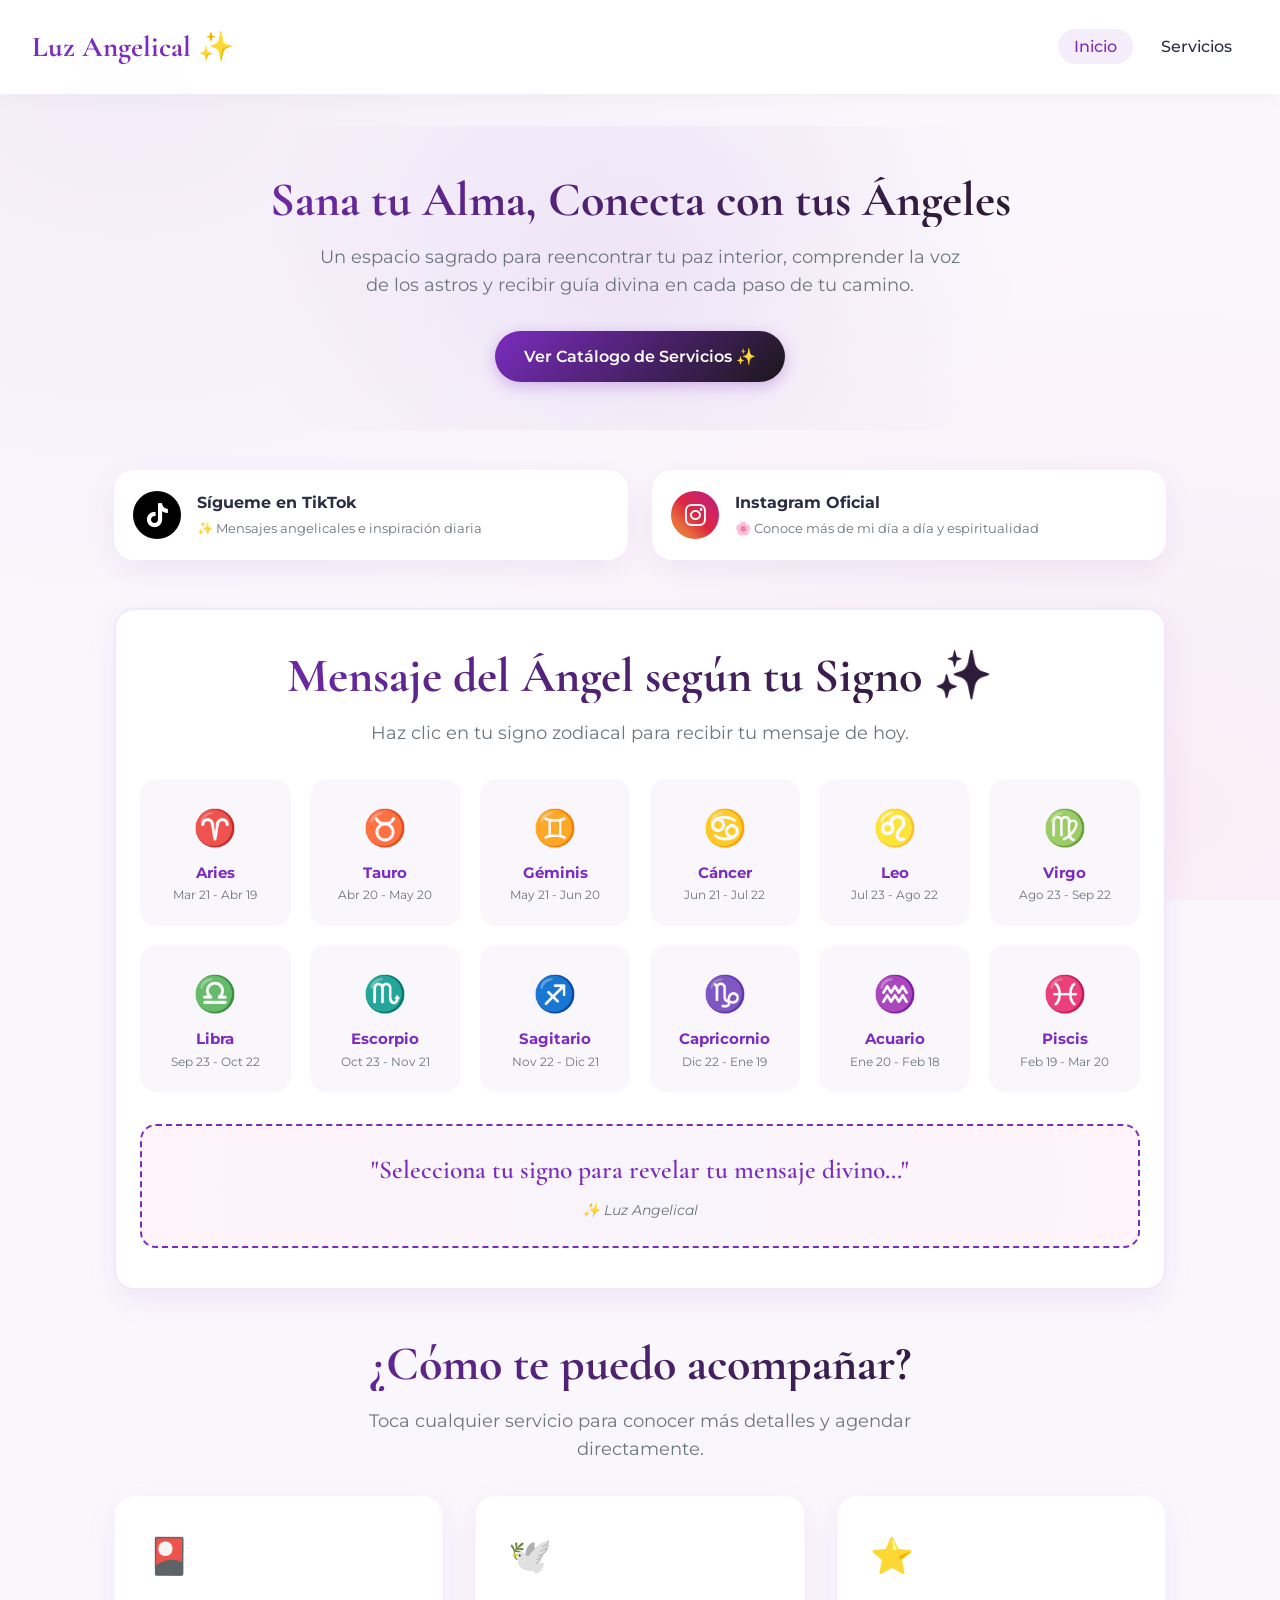
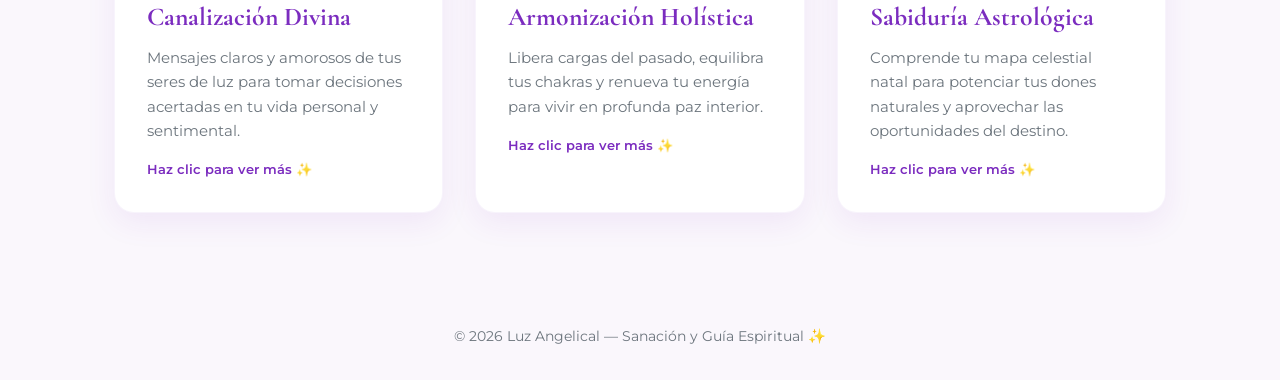
==== index.html @ 1b8f9508 "Add files via upload" ====
<!DOCTYPE html>
<html lang="es">
<head>
    <meta charset="UTF-8">
    <meta name="viewport" content="width=device-width, initial-scale=1.0">
    <title>Luz Angelical - Sanación y Guía Espiritual</title>

    <!-- FUENTES Y LIBRERÍAS DE ICONOS -->
    <link rel="preconnect" href="https://fonts.googleapis.com">
    <link rel="preconnect" href="https://fonts.gstatic.com" crossorigin>
    <link href="https://fonts.googleapis.com/css2?family=Cormorant+Garamond:ital,wght@0,600;0,700;1,400&family=Montserrat:wght@300;400;500;600;700&display=swap" rel="stylesheet">
    <link rel="stylesheet" href="https://cdnjs.cloudflare.com/ajax/libs/font-awesome/6.4.0/css/all.min.css">

    <!-- ARCHIVO CSS -->
    <link rel="stylesheet" href="css/styles.css">
</head>
<body>

    <header>
        <a href="index.html" class="logo">Luz Angelical ✨</a>
        <nav>
            <a href="index.html" class="active">Inicio</a>
            <a href="servicios.html">Servicios</a>
        </nav>
    </header>

    <div class="container">
        <!-- SECCIÓN HERO -->
        <section class="hero">
            <h1>Sana tu Alma, Conecta con tus Ángeles</h1>
            <p>Un espacio sagrado para reencontrar tu paz interior, comprender la voz de los astros y recibir guía divina en cada paso de tu camino.</p>
            <a href="servicios.html" class="btn">Ver Catálogo de Servicios ✨</a>
        </section>

        <!-- BANNER DE REDES SOCIALES -->
        <div class="social-banner">
            <a href="https://www.tiktok.com/@juliethredondo?_r=1&_t=ZS-9A3rI6b6MM8" target="_blank" class="social-card tiktok">
                <div class="social-icon">
                    <i class="fa-brands fa-tiktok"></i>
                </div>
                <div class="social-text">
                    <strong>Sígueme en TikTok</strong>
                    <span>✨ Mensajes angelicales e inspiración diaria</span>
                </div>
            </a>

            <a href="https://www.instagram.com/juliethr6?utm_source=ig_web_button_share_sheet&stkn=ZDNlZDc0MzIxNw==" target="_blank" class="social-card instagram">
                <div class="social-icon">
                    <i class="fa-brands fa-instagram"></i>
                </div>
                <div class="social-text">
                    <strong>Instagram Oficial</strong>
                    <span>🌸 Conoce más de mi día a día y espiritualidad</span>
                </div>
            </a>
        </div>

        <!-- SECCIÓN INTERACTIVA DEL ZODÍACO -->
        <div class="horoscopo-box">
            <h2 class="section-title">Mensaje del Ángel según tu Signo ✨</h2>
            <p class="section-subtitle">Haz clic en tu signo zodiacal para recibir tu mensaje de hoy.</p>

            <div class="zodiac-grid" id="zodiac-grid"></div>

            <div class="oraculo-result">
                <p class="oraculo-quote" id="oraculo-texto">"Selecciona tu signo para revelar tu mensaje divino..."</p>
                <span class="oraculo-hint" id="oraculo-autor">✨ Luz Angelical</span>
            </div>
        </div>

        <!-- PILARES DE SERVICIOS -->
        <h2 class="section-title">¿Cómo te puedo acompañar?</h2>
        <p class="section-subtitle">Toca cualquier servicio para conocer más detalles y agendar directamente.</p>

        <div class="services-grid">
            <div class="service-card" onclick="openModal('Canalización Divina', '🎴', 'Una sesión intuitiva en la que conectamos con tus guías y ángeles para recibir respuestas claras sobre amor, propósito de vida y decisiones difíciles.', 'Duración: variable | Incluye lectura de cartas angelicales y audio grabado de la sesión.', '573209158377')">
                <div style="font-size: 2.2rem; margin-bottom: 0.8rem;">🎴</div>
                <h3 style="font-family: 'Cormorant Garamond', serif; font-size: 1.6rem; color: var(--primary); margin-bottom: 0.5rem;">Canalización Divina</h3>
                <p style="color: var(--text-muted); font-size: 0.95rem;">Mensajes claros y amorosos de tus seres de luz para tomar decisiones acertadas en tu vida personal y sentimental.</p>
            </div>

            <div class="service-card" onclick="openModal('Armonización Holística', '🕊️', 'Limpieza profunda del campo energético y alineación de chakras mediante técnicas de imposición de manos, aromaterapia y cuencos.', 'Duración: variable | Ideal para momentos de alto estrés, ansiedad o bloqueo emocional.', '573209158377')">
                <div style="font-size: 2.2rem; margin-bottom: 0.8rem;">🕊️</div>
                <h3 style="font-family: 'Cormorant Garamond', serif; font-size: 1.6rem; color: var(--primary); margin-bottom: 0.5rem;">Armonización Holística</h3>
                <p style="color: var(--text-muted); font-size: 0.95rem;">Libera cargas del pasado, equilibra tus chakras y renueva tu energía para vivir en profunda paz interior.</p>
            </div>

            <div class="service-card" onclick="openModal('Sabiduría Astrológica', '⭐', 'Análisis detallado de tu carta astral natal para comprender tus talentos innatos, patrones de relación y el clima astral que vives hoy.', 'Duración: variable | Requiere tu fecha, hora exacta y ciudad de nacimiento.', '573209158377')">
                <div style="font-size: 2.2rem; margin-bottom: 0.8rem;">⭐</div>
                <h3 style="font-family: 'Cormorant Garamond', serif; font-size: 1.6rem; color: var(--primary); margin-bottom: 0.5rem;">Sabiduría Astrológica</h3>
                <p style="color: var(--text-muted); font-size: 0.95rem;">Comprende tu mapa celestial natal para potenciar tus dones naturales y aprovechar las oportunidades del destino.</p>
            </div>
        </div>
    </div>

    <!-- MODAL / FLOTANTE -->
    <div class="modal-overlay" id="modal-overlay" onclick="closeModalOnOverlay(event)">
        <div class="modal-card">
            <button class="modal-close" onclick="closeModal()">×</button>
            <div class="modal-icon" id="modal-icon">✨</div>
            <h3 class="modal-title" id="modal-title">Título Servicio</h3>
            <p class="modal-desc" id="modal-desc">Descripción detallada...</p>
            <div class="modal-details" id="modal-details">Detalles adicionales...</div>
            <a href="#" id="modal-wa-btn" target="_blank" class="btn btn-whatsapp">
                <i class="fa-brands fa-whatsapp"></i> Agendar por WhatsApp
            </a>
        </div>
    </div>

    <footer>
        <p>&copy; 2026 Luz Angelical — Sanación y Guía Espiritual ✨</p>
    </footer>

    <!-- SCRIPTS EN CARPETA JS -->
    <script src="js/main.js"></script>
    <script src="js/inicio.js"></script>
</body>
</html>
---- css/styles.css ----
:root {
    --primary: #7b2cbf;
    --primary-light: #9d4edd;
    --primary-grad: linear-gradient(135deg, #7b2cbf 0%, #1c171a 100%);
    --accent: #f4bdd6;
    --bg-light: #faf7fc;
    --card-bg: #ffffff;
    --text-color: #2b2d42;
    --text-muted: #6c757d;
    --radius: 20px;
    --shadow: 0 10px 30px rgba(123, 44, 191, 0.08);
}

* {
    margin: 0;
    padding: 0;
    box-sizing: border-box;
    font-family: 'Montserrat', sans-serif;
}

body {
    background-color: var(--bg-light);
    color: var(--text-color);
    line-height: 1.6;
    background-image: 
        radial-gradient(at 10% 10%, rgba(123, 44, 191, 0.05) 0px, transparent 50%),
        radial-gradient(at 90% 90%, rgba(247, 37, 133, 0.05) 0px, transparent 50%);
    background-attachment: fixed;
    position: relative;
    overflow-x: hidden;
}

.container {
    max-width: 1100px;
    margin: 0 auto;
    padding: 2rem 1.5rem;
}

/* HEADER Y NAVEGACIÓN */
header {
    display: flex;
    justify-content: space-between;
    align-items: center;
    padding: 1.5rem 2rem;
    background: rgba(255, 255, 255, 0.95);
    position: sticky;
    top: 0;
    z-index: 100;
    box-shadow: 0 4px 20px rgba(0, 0, 0, 0.03);
    backdrop-filter: blur(10px);
}

.logo {
    font-family: 'Cormorant Garamond', serif;
    font-size: 1.8rem;
    font-weight: 700;
    color: var(--primary);
    text-decoration: none;
}

nav a {
    text-decoration: none;
    color: var(--text-color);
    font-weight: 500;
    padding: 0.5rem 1rem;
    border-radius: 20px;
    margin-left: 0.5rem;
    transition: all 0.3s ease;
}

nav a:hover, nav a.active {
    color: var(--primary);
    background: rgba(123, 44, 191, 0.08);
}

/* HERO Y TÍTULOS */
.hero {
    text-align: center;
    padding: 3rem 1rem;
    background: radial-gradient(circle at center, rgba(123, 44, 191, 0.08) 0%, transparent 70%);
    border-radius: var(--radius);
    margin-bottom: 2.5rem;
}

.hero h1, .section-title {
    font-family: 'Cormorant Garamond', serif;
    font-size: 3rem;
    line-height: 1.1;
    margin-bottom: 1rem;
    background: var(--primary-grad);
    -webkit-background-clip: text;
    -webkit-text-fill-color: transparent;
    text-align: center;
}

.hero p, .section-subtitle {
    font-size: 1.1rem;
    color: var(--text-muted);
    max-width: 650px;
    margin: 0 auto 2rem auto;
    text-align: center;
}

.btn {
    display: inline-block;
    padding: 0.8rem 1.8rem;
    border-radius: 30px;
    background: var(--primary-grad);
    color: white;
    text-decoration: none;
    font-weight: 600;
    border: none;
    box-shadow: 0 4px 15px rgba(123, 44, 191, 0.3);
    transition: transform 0.3s ease, box-shadow 0.3s ease;
    cursor: pointer;
}

.btn:hover {
    transform: translateY(-2px);
    box-shadow: 0 6px 20px rgba(123, 44, 191, 0.4);
}

.btn-whatsapp {
    background: #25d366;
    color: white;
    box-shadow: 0 4px 15px rgba(37, 211, 102, 0.3);
    display: flex;
    align-items: center;
    justify-content: center;
    gap: 0.5rem;
    width: 100%;
    margin-top: 1.5rem;
    font-size: 1rem;
}

.btn-whatsapp:hover {
    background: #1eb854;
    box-shadow: 0 6px 20px rgba(37, 211, 102, 0.4);
}

/* BANNER REDES SOCIALES */
.social-banner {
    display: grid;
    grid-template-columns: repeat(auto-fit, minmax(280px, 1fr));
    gap: 1.5rem;
    margin-bottom: 3rem;
}

.social-card {
    display: flex;
    align-items: center;
    gap: 1rem;
    padding: 1.2rem;
    background: white;
    border-radius: var(--radius);
    box-shadow: var(--shadow);
    text-decoration: none;
    color: var(--text-color);
    transition: transform 0.3s ease;
}

.social-card:hover {
    transform: translateY(-4px);
}

.social-icon {
    width: 48px;
    height: 48px;
    border-radius: 50%;
    display: flex;
    align-items: center;
    justify-content: center;
    font-size: 1.5rem;
    color: white;
}

.social-card.tiktok .social-icon { background: #000; }
.social-card.instagram .social-icon { background: linear-gradient(45deg, #f09433, #e6683c, #dc2743, #cc2366, #bc1888); }

.social-text strong { display: block; font-size: 1rem; }
.social-text span { font-size: 0.82rem; color: var(--text-muted); }

/* HORÓSCOPO INTERACTIVO */
.horoscopo-box {
    background: white;
    padding: 2.5rem 1.5rem;
    border-radius: var(--radius);
    box-shadow: var(--shadow);
    margin-bottom: 3rem;
    text-align: center;
    border: 2px solid rgba(123, 44, 191, 0.1);
}

.zodiac-grid {
    display: grid;
    grid-template-columns: repeat(auto-fit, minmax(130px, 1fr));
    gap: 1.2rem;
    margin: 2rem 0;
}

.zodiac-card {
    background: var(--bg-light);
    padding: 1.2rem 0.8rem;
    border-radius: 16px;
    cursor: pointer;
    border: 2px solid transparent;
    transition: all 0.3s ease;
    display: flex;
    flex-direction: column;
    align-items: center;
}

.zodiac-card:hover, .zodiac-card.active {
    border-color: var(--accent);
    background: #fff;
    box-shadow: 0 8px 25px rgba(247, 37, 133, 0.2);
    transform: translateY(-4px);
}

.zodiac-icon { font-size: 2.2rem; margin-bottom: 0.3rem; }
.zodiac-name { font-weight: 700; color: var(--primary); font-size: 0.95rem; }
.zodiac-dates { font-size: 0.75rem; color: var(--text-muted); }

.oraculo-result {
    min-height: 110px;
    background: radial-gradient(circle at center, rgba(123, 44, 191, 0.05) 0%, rgba(247, 37, 133, 0.05) 100%);
    border: 2px dashed var(--primary);
    border-radius: 16px;
    padding: 1.5rem;
    display: flex;
    flex-direction: column;
    align-items: center;
    justify-content: center;
    margin-top: 1.5rem;
}

.oraculo-quote {
    font-family: 'Cormorant Garamond', serif;
    font-size: 1.6rem;
    color: var(--primary);
    font-weight: 600;
    transition: opacity 0.3s ease;
}

.oraculo-hint {
    color: var(--text-muted);
    font-size: 0.9rem;
    font-style: italic;
    margin-top: 0.5rem;
}

/* TARJETAS DE SERVICIOS */
.services-grid {
    display: grid;
    grid-template-columns: repeat(auto-fit, minmax(300px, 1fr));
    gap: 2rem;
    margin-bottom: 3rem;
}

.service-card {
    background: var(--card-bg);
    padding: 2rem;
    border-radius: var(--radius);
    box-shadow: var(--shadow);
    border: 1px solid rgba(123, 44, 191, 0.05);
    transition: all 0.3s ease;
    cursor: pointer;
}

.service-card:hover {
    transform: translateY(-6px);
    box-shadow: 0 15px 35px rgba(123, 44, 191, 0.15);
    border-color: var(--primary-light);
}

.service-card::after {
    content: "Haz clic para ver más ✨";
    display: block;
    margin-top: 1rem;
    font-size: 0.82rem;
    color: var(--primary);
    font-weight: 600;
}

/* MODAL / FLOTANTE */
.modal-overlay {
    position: fixed;
    top: 0;
    left: 0;
    width: 100%;
    height: 100%;
    background: rgba(0, 0, 0, 0.5);
    backdrop-filter: blur(5px);
    display: flex;
    justify-content: center;
    align-items: center;
    z-index: 1000;
    opacity: 0;
    pointer-events: none;
    transition: opacity 0.3s ease;
}

.modal-overlay.active {
    opacity: 1;
    pointer-events: all;
}

.modal-card {
    background: white;
    padding: 2.5rem;
    border-radius: var(--radius);
    max-width: 500px;
    width: 90%;
    box-shadow: 0 20px 50px rgba(0, 0, 0, 0.2);
    position: relative;
    transform: translateY(20px);
    transition: transform 0.3s ease;
}

.modal-overlay.active .modal-card {
    transform: translateY(0);
}

.modal-close {
    position: absolute;
    top: 1rem;
    right: 1.2rem;
    background: none;
    border: none;
    font-size: 1.5rem;
    color: var(--text-muted);
    cursor: pointer;
}

.modal-icon { font-size: 3rem; margin-bottom: 0.5rem; }
.modal-title { font-family: 'Cormorant Garamond', serif; font-size: 2rem; color: var(--primary); margin-bottom: 0.8rem; }
.modal-desc { color: var(--text-color); font-size: 0.98rem; line-height: 1.6; margin-bottom: 1rem; }
.modal-details { background: var(--bg-light); padding: 1rem; border-radius: 12px; font-size: 0.88rem; color: var(--text-muted); }

/* PARTÍCULAS DE ESTRELLITAS */
.star-particle {
    position: fixed;
    pointer-events: none;
    font-size: 1.2rem;
    animation: floatUp 1s ease-out forwards;
    z-index: 9999;
}

@keyframes floatUp {
    0% { opacity: 1; transform: translate(0, 0) scale(1) rotate(0deg); }
    100% { opacity: 0; transform: translate(var(--dx), var(--dy)) scale(0.3) rotate(180deg); }
}

footer {
    text-align: center;
    padding: 2rem;
    color: var(--text-muted);
    font-size: 0.9rem;
}
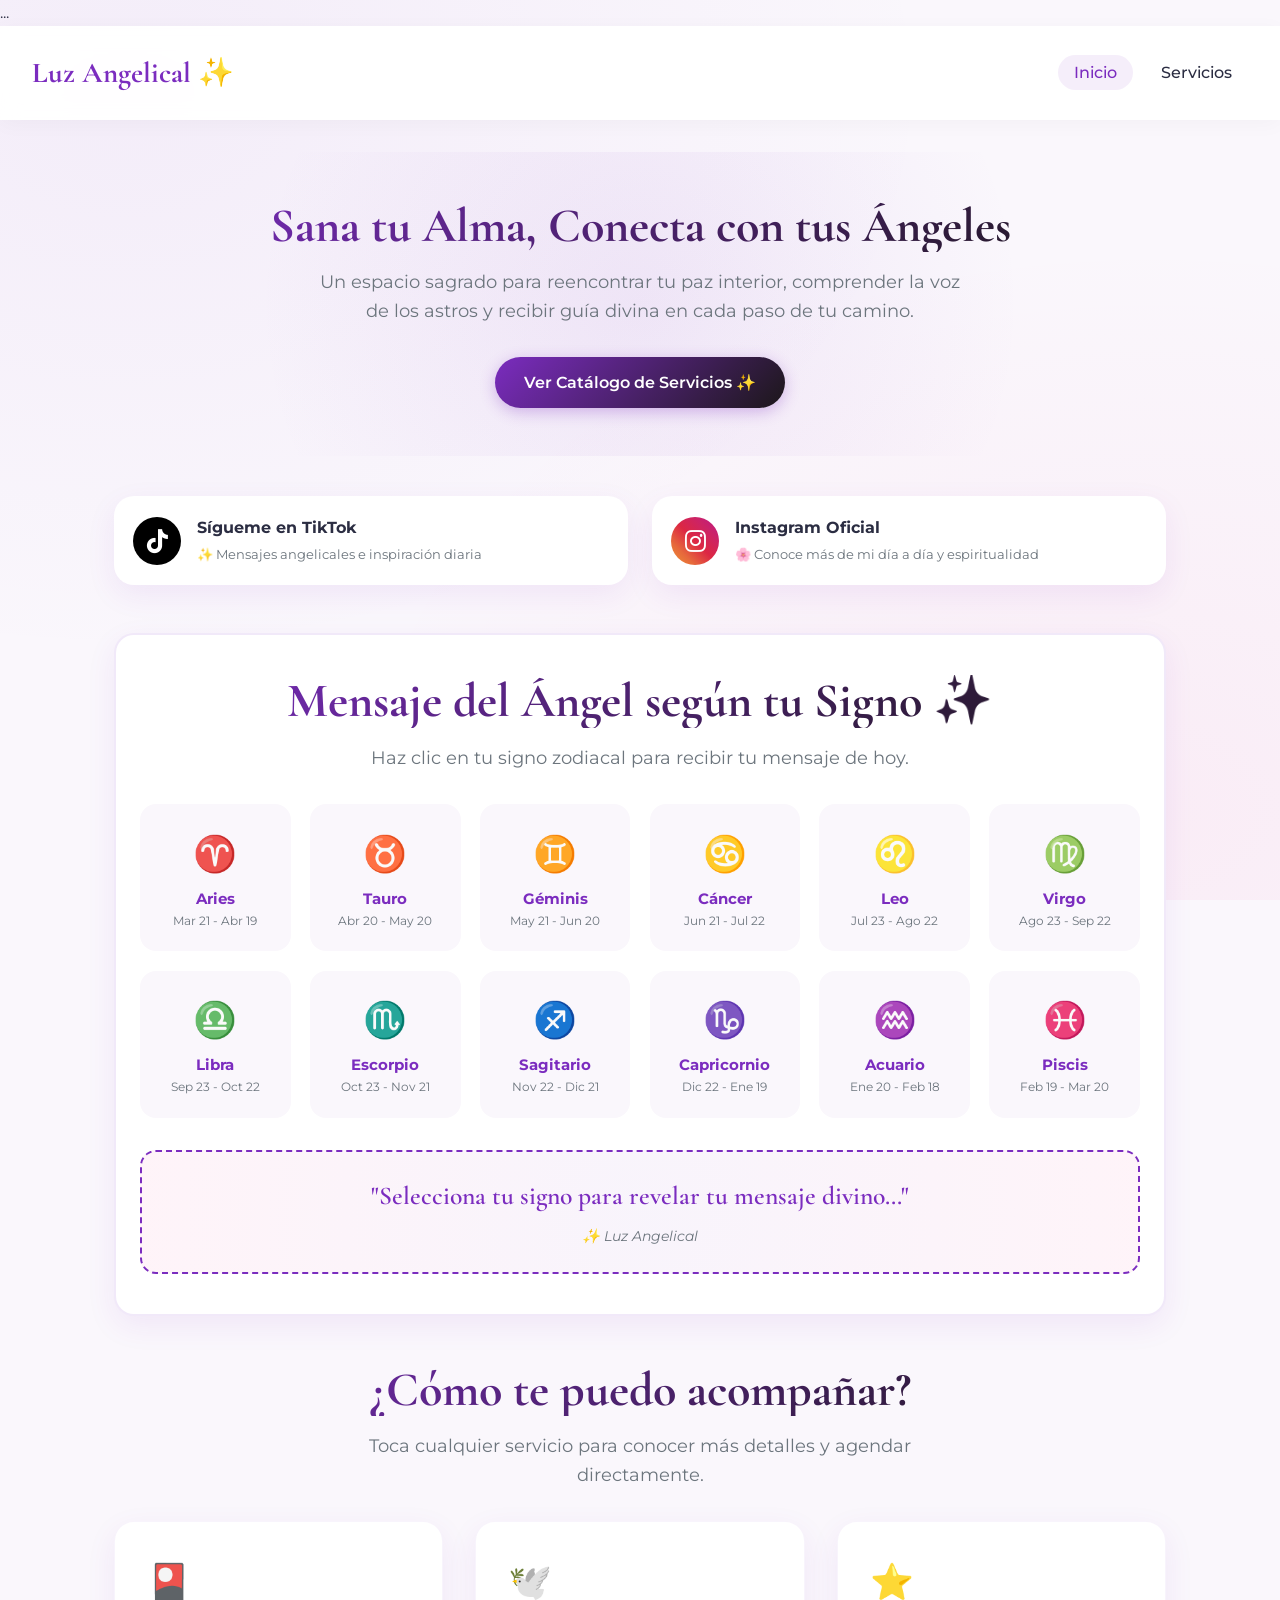
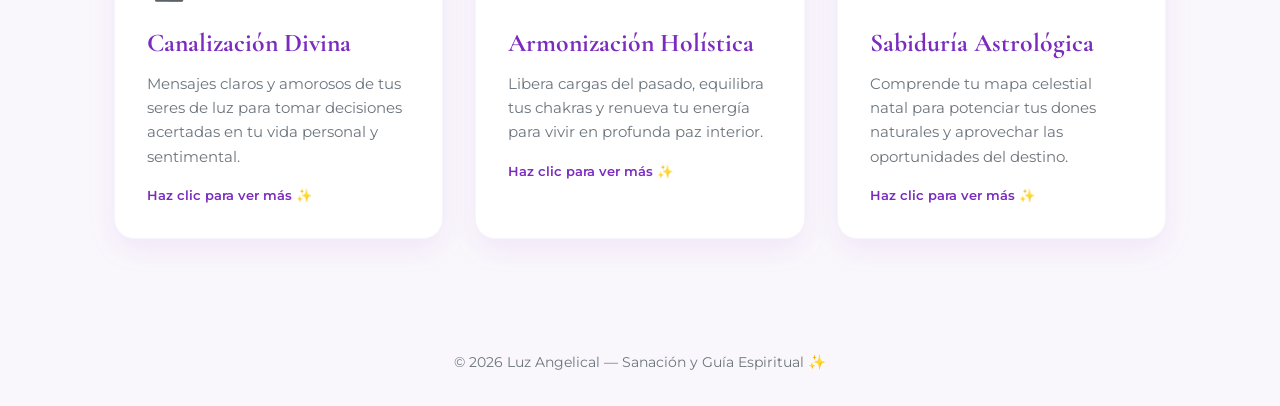
==== commit ad55b949: "Update index.html" ====
--- a/index.html
+++ b/index.html
@@ -13,6 +13,12 @@
 
     <!-- ARCHIVO CSS -->
     <link rel="stylesheet" href="css/styles.css">
+</head>
+    <head>
+    <meta charset="UTF-8">
+    <meta name="viewport" content="width=device-width, initial-scale=1.0">
+    <title>Luz Angelical - Sanación y Guía Espiritual</title>
+    ...
 </head>
 <body>
 
@@ -115,4 +121,4 @@
     <script src="js/main.js"></script>
     <script src="js/inicio.js"></script>
 </body>
-</html>+</html>
--- a/css/styles.css
+++ b/css/styles.css
@@ -356,4 +356,64 @@
     padding: 2rem;
     color: var(--text-muted);
     font-size: 0.9rem;
-}+}
+/* ==========================================
+   ADAPTACIÓN PARA CELULARES Y TABLETS
+   ========================================== */
+
+@media (max-width: 768px) {
+    /* Ajuste de contenedor general */
+    .container {
+        padding: 1rem;
+    }
+
+    /* Header y Navegación en móvil */
+    header {
+        flex-direction: column;
+        gap: 1rem;
+        padding: 1rem;
+        text-align: center;
+    }
+
+    nav a {
+        margin: 0 0.2rem;
+        padding: 0.4rem 0.8rem;
+        font-size: 0.9rem;
+    }
+
+    /* Títulos y Hero */
+    .hero h1, .section-title {
+        font-size: 2.1rem;
+    }
+
+    .hero p, .section-subtitle {
+        font-size: 0.95rem;
+    }
+
+    /* Tarjetas de Servicios y Banners */
+    .services-grid, 
+    .social-banner {
+        grid-template-columns: 1fr; /* Pasa a 1 sola columna */
+        gap: 1.2rem;
+    }
+
+    /* Rejilla del Zodíaco */
+    .zodiac-grid {
+        grid-template-columns: repeat(3, 1fr); /* 3 columnas en celular */
+        gap: 0.6rem;
+    }
+
+    .zodiac-card {
+        padding: 0.8rem 0.4rem;
+    }
+
+    .zodiac-icon {
+        font-size: 1.8rem;
+    }
+
+    /* Modal emergente */
+    .modal-card {
+        padding: 1.5rem;
+        width: 95%;
+    }
+}
